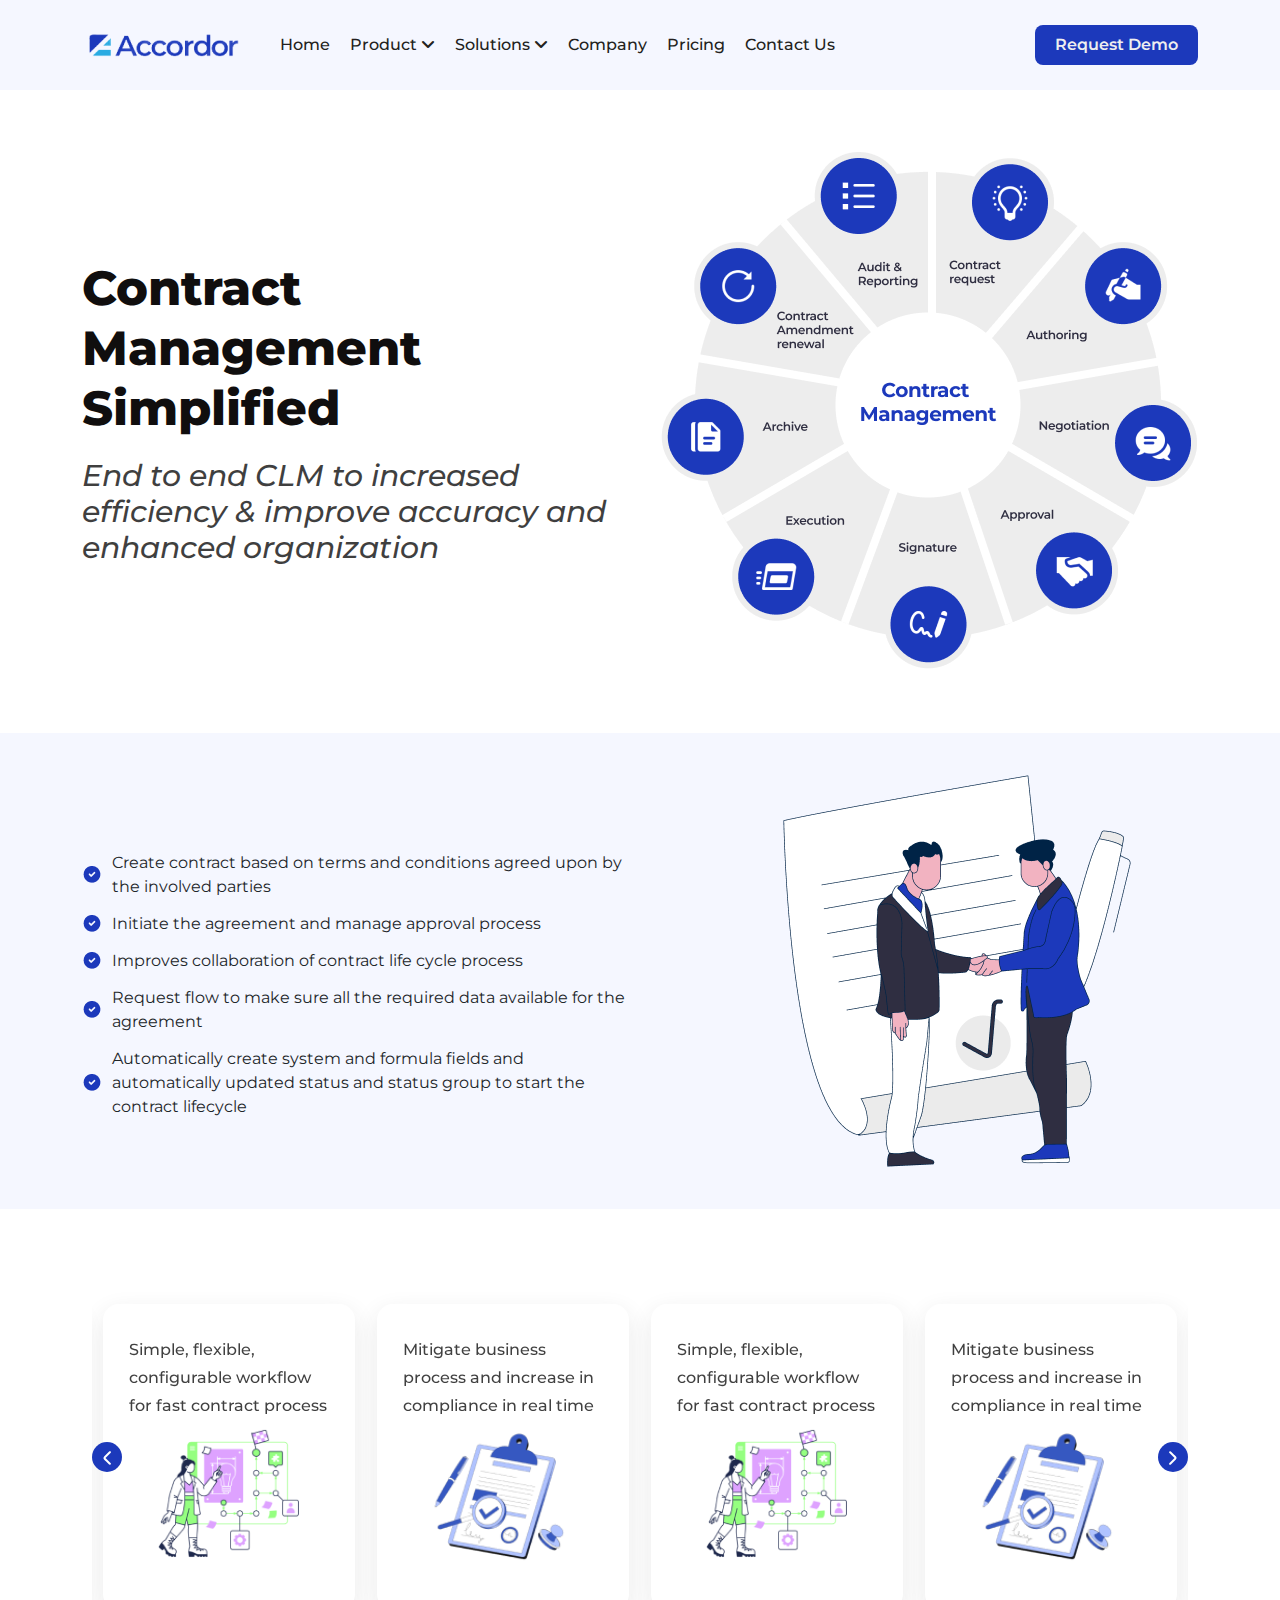
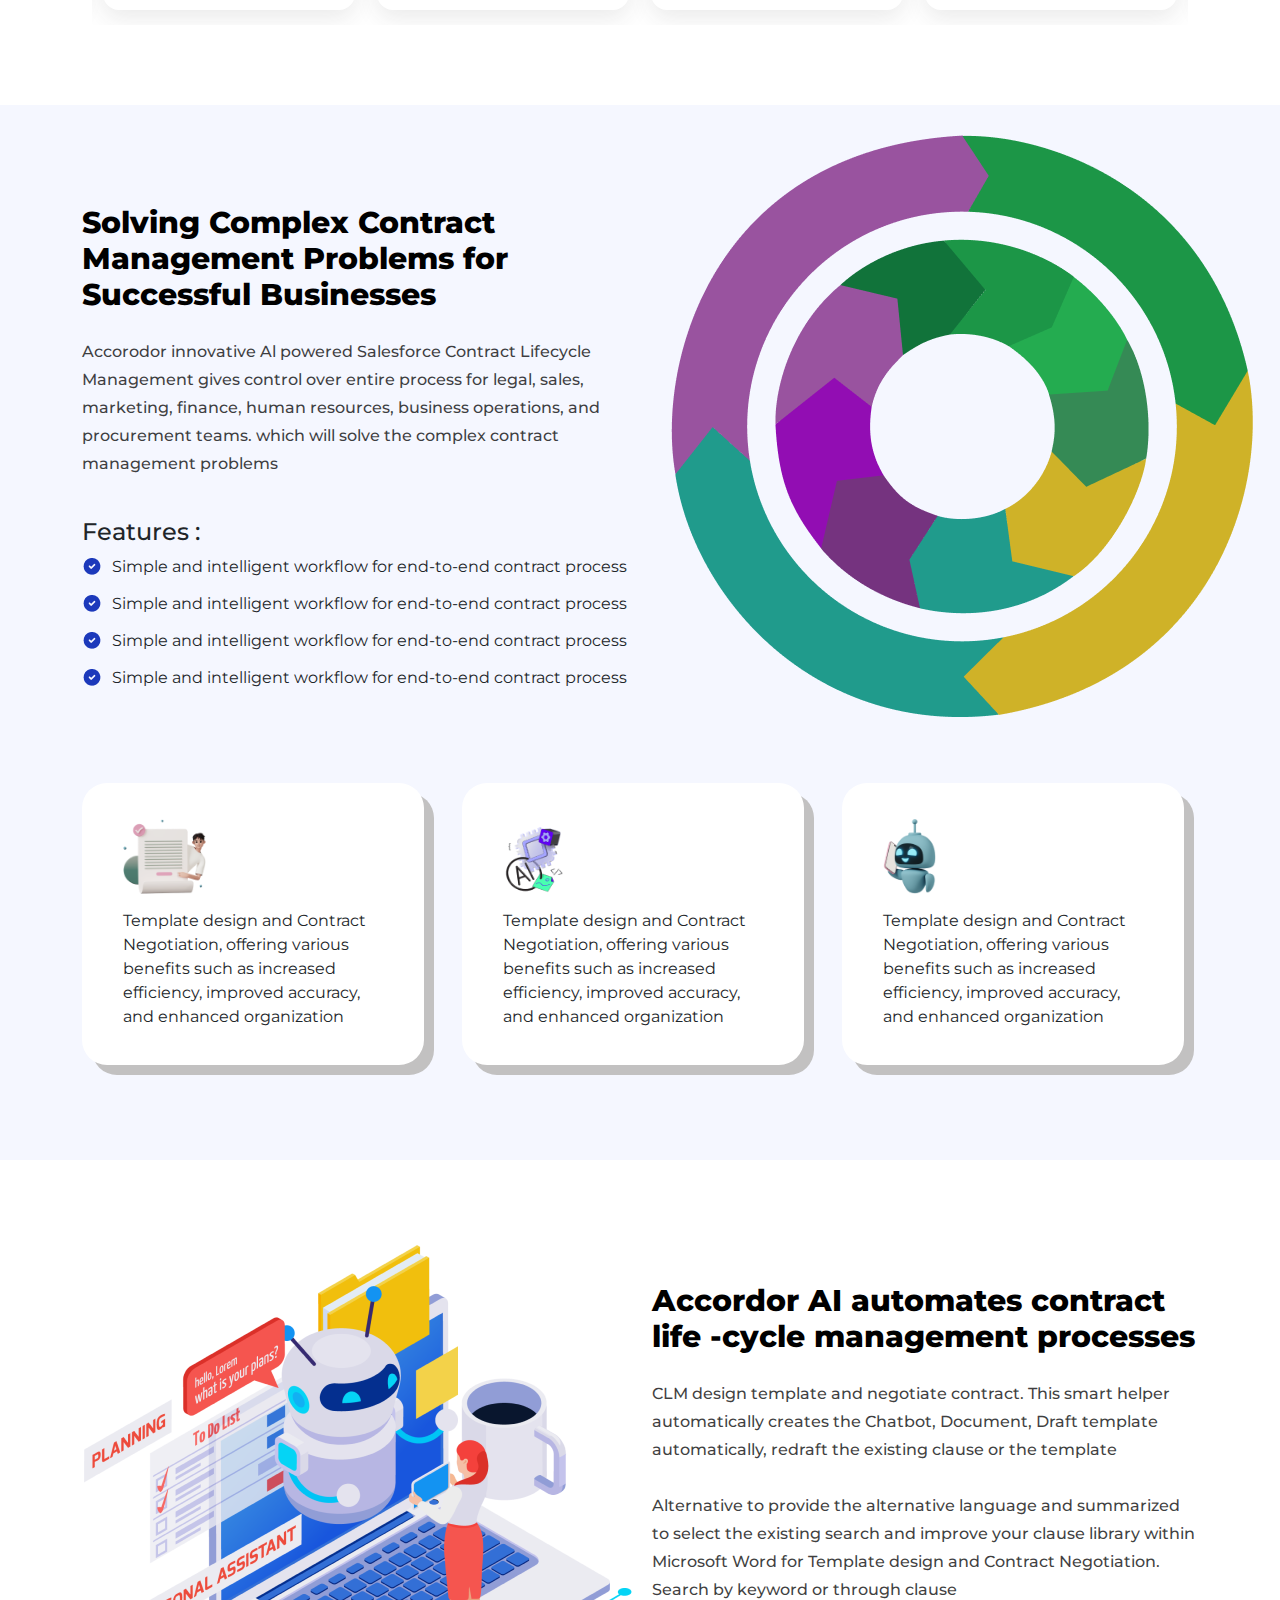
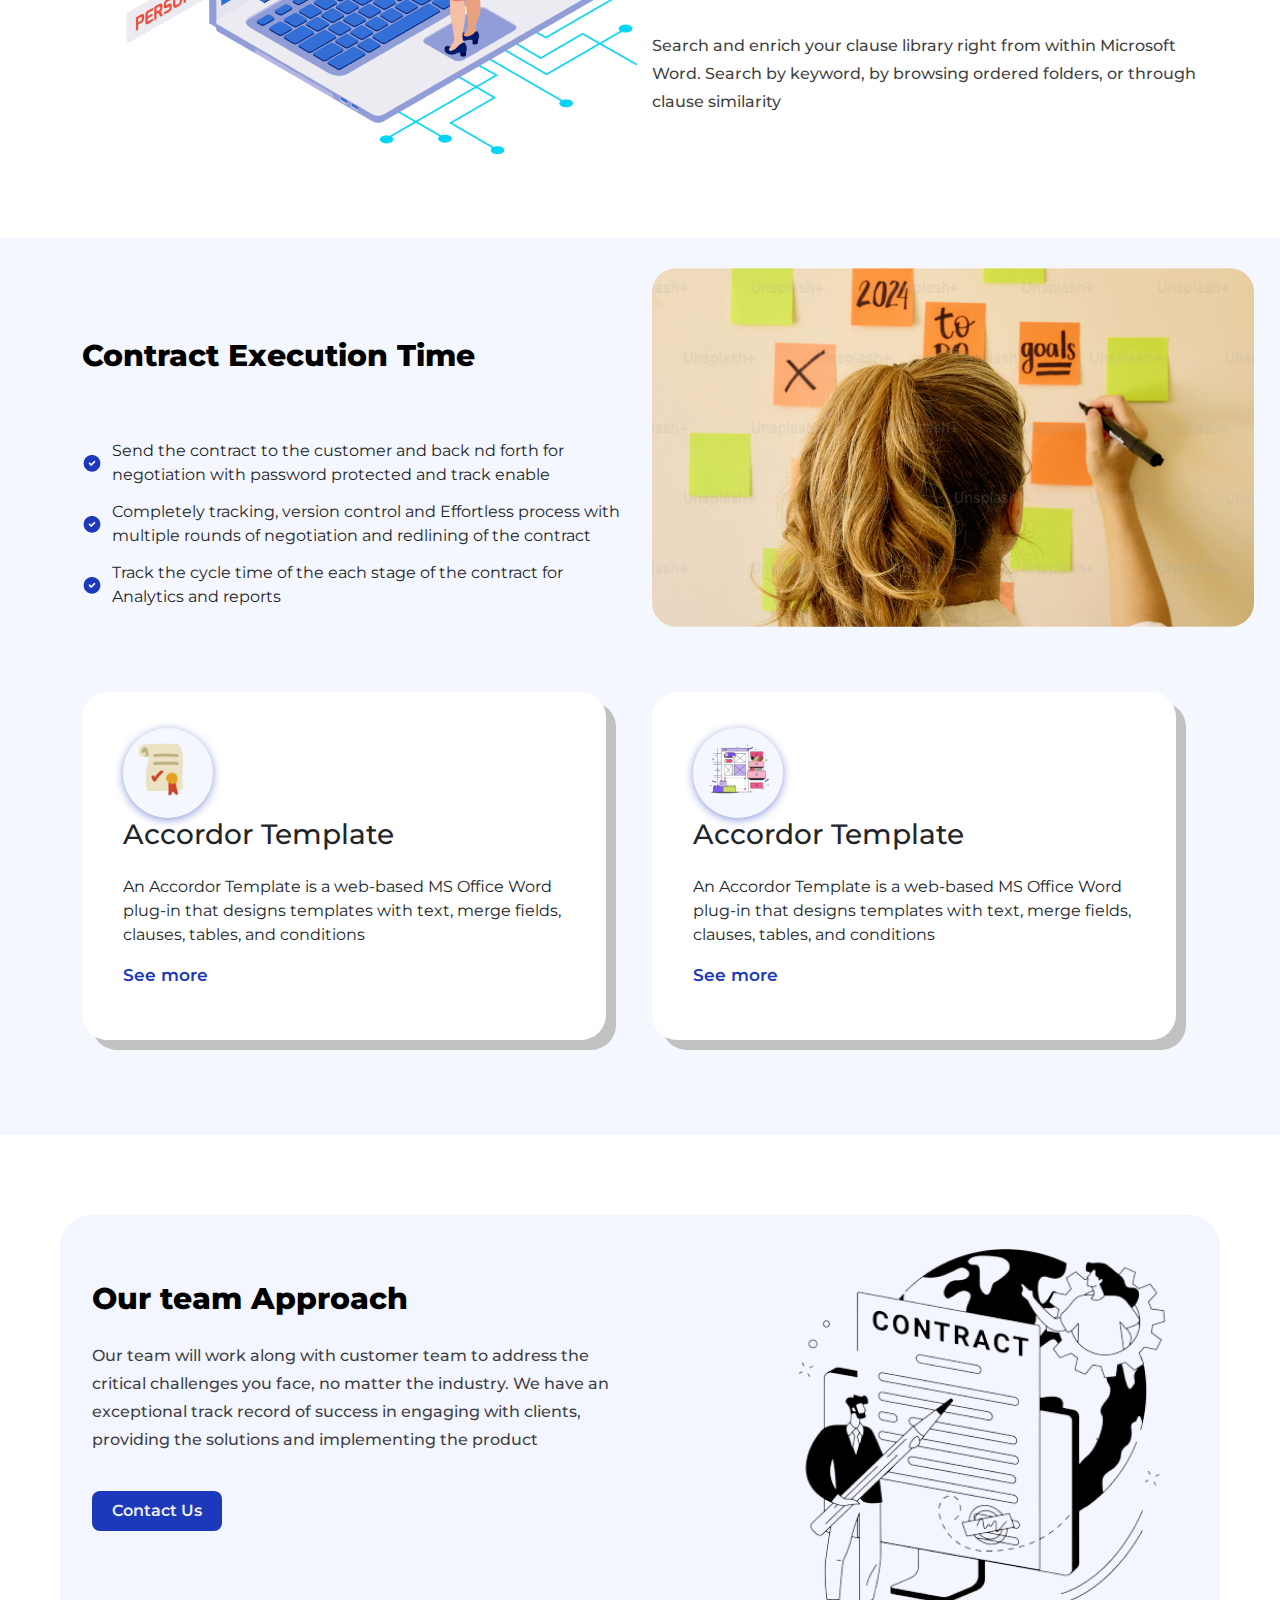
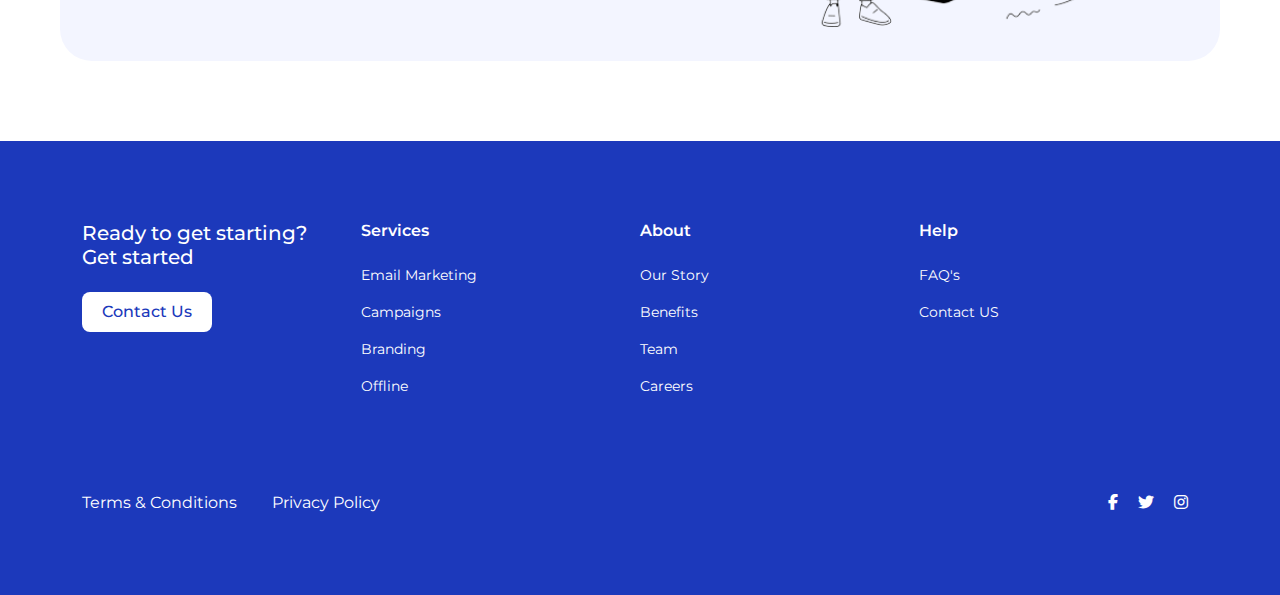
==== contract.html @ d839422b "first commit" ====
<!DOCTYPE html>
<html lang="en">

<head>
    <title>Site</title>
    <meta charset="utf-8" />
    <meta name="viewport" content="width=device-width, initial-scale=1" />
    <link href="css/style.css" rel="stylesheet" />
    <link href="css/responsive.css" rel="stylesheet" />
    <link href="https://cdn.jsdelivr.net/npm/bootstrap@5.3.2/dist/css/bootstrap.min.css" rel="stylesheet" />
    <link rel="stylesheet" href="https://cdnjs.cloudflare.com/ajax/libs/font-awesome/6.5.1/css/all.min.css" />
    <script src="https://cdn.jsdelivr.net/npm/bootstrap@5.3.2/dist/js/bootstrap.bundle.min.js"></script>
    <link rel="stylesheet" href="https://cdnjs.cloudflare.com/ajax/libs/OwlCarousel2/2.3.4/assets/owl.carousel.min.css" />
    <link rel="stylesheet" href="https://cdnjs.cloudflare.com/ajax/libs/OwlCarousel2/2.3.4/assets/owl.theme.default.min.css" />

    <script src="https://cdnjs.cloudflare.com/ajax/libs/jquery/3.3.1/jquery.min.js"></script>

    <script src="https://cdnjs.cloudflare.com/ajax/libs/OwlCarousel2/2.3.4/owl.carousel.min.js"></script>
</head>

<body>
    <!--------------------------------Header Section--------------------------->
    <div class="header_section">
        <div class="inner_header_section">
            <div class="container">
                <div class="row">
                    <div class="col-xl-2 col-lg-2 col-md-2 col-4">
                        <div class="site_logo">
                            <div class="inner_site_logo">
                                <a href="http://" target="_blank" rel="noopener noreferrer">
                                    <img src="./img/logo.png" alt="" srcset="" />
                                </a>
                            </div>
                        </div>
                    </div>
                    <div class="col-xl-7 col-lg-7 col-md-7 col-2">
                        <div class="site_menus desk-top-menu">
                            <ul>
                                <li>
                                    <a href="">Home</a>
                                </li>
                                <li>
                                    <a href="">Product
                      <span><i class="fa-solid fa-angle-down"></i></span
                    ></a>
                                </li>
                                <li>
                                    <a href="">Solutions
                      <span><i class="fa-solid fa-angle-down"></i></span
                    ></a>
                                </li>
                                <li>
                                    <a href="">Company</a>
                                </li>
                                <li>
                                    <a href="">Pricing</a>
                                </li>
                                <li>
                                    <a href="">Contact Us</a>
                                </li>
                            </ul>
                        </div>
                    </div>
                    <div class="col-xl-3 col-lg-3 col-md-3 col-6">
                        <div class="site_btns">
                            <button class="rq_btn">Request Demo</button>

                            <div class="mobile_humberger">
                                <a href="javascript:void(0)" class="mob_menu">
                                    <span>
                                      <i class="fa-solid fa-bars"></i>
                                    </span>
                                </a>
                            </div>
                        </div>
                    </div>
                </div>
            </div>
        </div>
    </div>
    <!--------------------------Mobile menus--------------->
    <div class="mobile-menus">
        <a href="javascript:void(0)" class="close_menus">
            <i class="fa-solid fa-xmark"></i>
        </a>
        <div class="inner-mobile-menus">
            <ul>
                <li>
                    <a href="">Home</a>
                </li>
                <li>
                    <a href="">Product
<span><i class="fa-solid fa-angle-down"></i></span
></a>
                </li>
                <li>
                    <a href="">Solutions
<span><i class="fa-solid fa-angle-down"></i></span
></a>
                </li>
                <li>
                    <a href="">Company</a>
                </li>
                <li>
                    <a href="">Pricing</a>
                </li>
                <li>
                    <a href="">Contact Us</a>
                </li>
            </ul>
        </div>
    </div>
    <!-------------------------------------Banner section-------------->
    <div class="banner-sections">
        <div class="inner-banner-sections">
            <div class="container">
                <div class="row">
                    <div class="col-xl-6 col-lg-6 col-md-6">
                        <div class="banner_content">
                            <div class="inner_banner_content">
                                <h2>Contract Management Simplified</h2>
                                <h4>End to end CLM to increased efficiency
                                    & improve accuracy and enhanced organization</h4>
                            </div>
                        </div>
                    </div>
                    <div class="col-xl-6 col-lg-6 col-md-6">
                        <div class="banner_img">
                            <div class="inner_banner_img">
                                <img src="./img/Contract-Image.png" alt="" srcset="" />
                            </div>
                        </div>
                    </div>
                </div>
            </div>
        </div>
    </div>
    <!----------------------About sections--------------------->
    <div class="about-sections">
        <div class="inner_about_sections">
            <div class="container">
                <div class="row">
                    <div class="col-xl-6 col-lg-6">
                        <div class="about_main_sections">
                            <div class="inmner_abt_cont">
                                <!-- <h3>Why Legal teams need Accordor Contract Management</h3>
                                <p>
                                    Contracts are the most important documents for the business. They define the critical and process of the operation and 85% of revenue worldwide.<br /><br /> So, Our CLM process is designed and defined to help the business
                                    for maximum value of revenue, complains and regulation and maintain the relationship with the customer
                                </p> -->
                                <div class="icon_with_text">
                                  
                                    <div class="inner_icon">
                                        <img src="./img/tabler-icon-circle-check-filled.png" alt="" srcset="" />
                                        <p>
                                            Create contract based on terms and conditions agreed upon by the involved parties
                                        </p>
                                    </div>
                                    <div class="inner_icon">
                                        <img src="./img/tabler-icon-circle-check-filled.png" alt="" srcset="" />
                                        <p>
                                            Initiate the agreement and manage approval process
                                        </p>
                                    </div>
                                    <div class="inner_icon">
                                        <img src="./img/tabler-icon-circle-check-filled.png" alt="" srcset="" />
                                        <p>
                                            Improves collaboration of contract life cycle process
                                        </p>
                                    </div>
                                    <div class="inner_icon">
                                        <img src="./img/tabler-icon-circle-check-filled.png" alt="" srcset="" />
                                        <p>
                                            Request flow to make sure all the required data available for the agreement
                                        </p>
                                    </div>
                                    <div class="inner_icon">
                                        <img src="./img/tabler-icon-circle-check-filled.png" alt="" srcset="" />
                                        <p>
                                            Automatically create system and formula fields and automatically updated status and status group to start the contract lifecycle
                                        </p>
                                    </div>
                                </div>
                            </div>
                        </div>
                    </div>
                    <div class="col-xl-6 col-lg-6">
                        <div class="abt_img_boxs">
                            <div class="abt_img_boxs_inner">
                                <img src="./img/Agreement-1.png" alt="" srcset="" />
                            </div>
                        </div>
                    </div>
                </div>
            </div>
        </div>
    </div>
    <!--------------------Slider section areas ---------------->
    <div class="main-slider-section">
        <div class="inner-main-slider-section">
            <div class="container">
                <div class="all">
                    <div class="slider_nav_sect">
                        <button class="customs-sl-btn left_btns boldcustomNextBtn">
                <span>
                  <img src="./img/l.png" alt="" srcset="" />
                </span>
              </button>
                        <button class="customs-sl-btn right_btns boldcustomPreviousBtn">
                <span>
                  <img src="./img/r.png" alt="" srcset="" />
                </span>
              </button>
                    </div>
                    <div class="lider_areas">
                        <div class="owl-carousel owl-theme" id="product_slide">
                            <div class="col-xl-12 col-lg-12">
                                <div class="slider_card">
                                    <div class="inner_slider_cards">
                                        <div class="slider_content">
                                            <p>
                                                Simple, flexible, configurable workflow for fast contract process
                                            </p>
                                        </div>
                                        <div class="slider_image">
                                            <img src="./img/s1.png" alt="" srcset="" />
                                        </div>
                                    </div>
                                </div>
                            </div>
                            <div class="col-xl-12 col-lg-12">
                                <div class="slider_card">
                                    <div class="inner_slider_cards">
                                        <div class="slider_content">
                                            <p>
                                                Mitigate business process and increase in compliance in real time
                                            </p>
                                        </div>
                                        <div class="slider_image">
                                            <img src="./img/s2.png" alt="" srcset="" />
                                        </div>
                                    </div>
                                </div>
                            </div>
                            <div class="col-xl-12 col-lg-12">
                                <div class="slider_card">
                                    <div class="inner_slider_cards">
                                        <div class="slider_content">
                                            <p>
                                                Simple, flexible, configurable workflow for fast contract process
                                            </p>
                                        </div>
                                        <div class="slider_image">
                                            <img src="./img/s1.png" alt="" srcset="" />
                                        </div>
                                    </div>
                                </div>
                            </div>
                            <div class="col-xl-12 col-lg-12">
                                <div class="slider_card">
                                    <div class="inner_slider_cards">
                                        <div class="slider_content">
                                            <p>
                                                Mitigate business process and increase in compliance in real time
                                            </p>
                                        </div>
                                        <div class="slider_image">
                                            <img src="./img/s2.png" alt="" srcset="" />
                                        </div>
                                    </div>
                                </div>
                            </div>
                        </div>
                    </div>
                </div>
            </div>
        </div>
    </div>
    <!-----------------------Brings Yours- tools----------------------->
    <div class="brings_your_tools_section">
        <div class="inner_brings_your_tools_section">
            <div class="container">
                <div class="row">
                    <div class="col-xl-6 col-lg-6 col-12"></div>
                    <div class="col-xl-6 col-lg-6 col-12"></div>
                </div>
            </div>
        </div>
    </div>

    <!----------------------Solving Complex Section--------------------->
    <div class="about-sections">
        <div class="inner_about_sections">
            <div class="container">
                <div class="row">
                    <div class="col-xl-6 col-lg-6">
                        <div class="about_main_sections complex_class">
                            <div class="inmner_abt_cont">
                                <h3>
                                    Solving Complex Contract Management Problems for Successful Businesses
                                </h3>
                                <p>
                                    Accorodor innovative Al powered Salesforce Contract Lifecycle Management gives control over entire process for legal, sales, marketing, finance, human resources, business operations, and procurement teams. which will solve the complex contract management
                                    problems
                                </p>
                            </div>
                            <div class="icon_with_text">
                                <h4 class="">Features :</h4>
                                <div class="inner_icon">
                                    <img src="./img/tabler-icon-circle-check-filled.png" alt="" srcset="" />
                                    <p>
                                        Simple and intelligent workflow for end-to-end contract process
                                    </p>
                                </div>
                                <div class="inner_icon">
                                    <img src="./img/tabler-icon-circle-check-filled.png" alt="" srcset="" />
                                    <p>
                                        Simple and intelligent workflow for end-to-end contract process
                                    </p>
                                </div>
                                <div class="inner_icon">
                                    <img src="./img/tabler-icon-circle-check-filled.png" alt="" srcset="" />
                                    <p>
                                        Simple and intelligent workflow for end-to-end contract process
                                    </p>
                                </div>
                                <div class="inner_icon">
                                    <img src="./img/tabler-icon-circle-check-filled.png" alt="" srcset="" />
                                    <p>
                                        Simple and intelligent workflow for end-to-end contract process
                                    </p>
                                </div>
                            </div>
                        </div>
                    </div>
                    <div class="col-xl-6 col-lg-6">
                        <div class="abt_img_boxs">
                            <div class="abt_img_boxs_inner">
                                <img src="./img/Circle.png" alt="" srcset="" />
                            </div>
                        </div>
                    </div>
                </div>
            </div>

            <div class="three_card">
                <div class="container">
                    <div class="row">
                        <div class="col-lg-4 col-sm-12">
                            <div class="card cards-box">
                                <div class="card-body">
                                    <img class="icon-img" src="./img/young man pointing on contract.png" alt="" srcset="" />
                                    <p class="card-text">
                                        Template design and Contract Negotiation, offering various benefits such as increased efficiency, improved accuracy, and enhanced organization
                                    </p>
                                </div>
                            </div>
                        </div>
                        <div class="col-lg-4 col-sm-12">
                            <div class="card cards-box">
                                <div class="card-body">
                                    <img class="icon-img" src="./img/Artificial intelligence chipset and computer hardware.png" alt="" srcset="" />

                                    <p class="card-text">
                                        Template design and Contract Negotiation, offering various benefits such as increased efficiency, improved accuracy, and enhanced organization
                                    </p>
                                </div>
                            </div>
                        </div>
                        <div class="col-lg-4 col-sm-12">
                            <div class="card cards-box">
                                <div class="card-body">
                                    <img class="icon-img" src="./img/chatgpt robot calling on phone.png" alt="" srcset="" />
                                    <p class="card-text">
                                        Template design and Contract Negotiation, offering various benefits such as increased efficiency, improved accuracy, and enhanced organization
                                    </p>
                                </div>
                            </div>
                        </div>
                    </div>
                </div>
            </div>
        </div>
    </div>

    <!----------------------Ai Automates sections--------------------->
    <div class="ai-sections">
        <div class="inner_ai_sections">
            <div class="container">
                <div class="row">
                    <div class="col-xl-6 col-lg-6">
                        <div class="abt_img_boxs">
                            <div class="abt_img_boxs_inner ai_image">
                                <img src="./img/2002.i039 1.png" alt="" srcset="" />
                            </div>
                        </div>
                    </div>
                    <div class="col-xl-6 col-lg-6">
                        <div class="about_main_sections">
                            <div class="inmner_abt_cont">
                                <h3>
                                    Accordor AI automates contract life -cycle management processes
                                </h3>
                                <p>
                                    CLM design template and negotiate contract. This smart helper automatically creates the Chatbot, Document, Draft template automatically, redraft the existing clause or the template
                                    <br /><br /> Alternative to provide the alternative language and summarized to select the existing search and improve your clause library within Microsoft Word for Template design and Contract Negotiation. Search by
                                    keyword or through clause
                                    <br /><br /> Search and enrich your clause library right from within Microsoft Word. Search by keyword, by browsing ordered folders, or through clause similarity
                                </p>
                            </div>
                        </div>
                    </div>
                </div>
            </div>
        </div>
    </div>

    <!----------------------Contract  Section--------------------->
    <div class="about-sections">
        <div class="inner_about_sections">
            <div class="container">
                <div class="row">
                    <div class="col-xl-6 col-lg-6">
                        <div class="about_main_sections complex_class">
                            <div class="inmner_abt_cont">
                                <h3>Contract Execution Time</h3>
                                <div class="icon_with_text">
                                    <div class="inner_icon">
                                        <div class="round_box_image">
                                            <img src="./img/tabler-icon-circle-check-filled.png" alt="" srcset="" />
                                        </div>
                                        <p>
                                            Send the contract to the customer and back nd forth for negotiation with password protected and track enable
                                        </p>
                                    </div>
                                    <div class="inner_icon">
                                        <img src="./img/tabler-icon-circle-check-filled.png" alt="" srcset="" />
                                        <p>
                                            Completely tracking, version control and Effortless process with multiple rounds of negotiation and redlining of the contract
                                        </p>
                                    </div>
                                    <div class="inner_icon">
                                        <img src="./img/tabler-icon-circle-check-filled.png" alt="" srcset="" />
                                        <p>
                                            Track the cycle time of the each stage of the contract for Analytics and reports
                                        </p>
                                    </div>
                                </div>
                            </div>
                        </div>
                    </div>
                    <div class="col-xl-6 col-lg-6">
                        <div class="abt_img_boxs">
                            <div class="abt_img_boxs_inner">
                                <img src="./img/Rectangle_16.png" alt="" srcset="" />
                            </div>
                        </div>
                    </div>
                </div>
            </div>

            <div class="three_card">
                <div class="container">
                    <div class="row">
                        <div class="col-lg-6 col-sm-12">
                            <div class="card cards-box">
                                <div class="card-body">
                                    <div class="round_back">
                                        <img class="icon-img" src="./img/diploma.png" alt="" srcset="" />
                                    </div>

                                    <h3 class="">Accordor Template</h3>
                                    <p class="card-text">
                                        An Accordor Template is a web-based MS Office Word plug-in that designs templates with text, merge fields, clauses, tables, and conditions
                                    </p>
                                    <p><a class="more-btn">See more</a></p>
                                </div>
                            </div>
                        </div>
                        <div class="col-lg-6 col-sm-12">
                            <div class="card cards-box">
                                <div class="card-body">
                                    <div class="round_back">
                                        <img class="icon-img" src="./img/Design system.png" alt="" srcset="" />
                                    </div>

                                    <h3 class="">Accordor Template</h3>
                                    <p class="card-text">
                                        An Accordor Template is a web-based MS Office Word plug-in that designs templates with text, merge fields, clauses, tables, and conditions
                                    </p>
                                    <p><a class="more-btn">See more</a></p>
                                </div>
                            </div>
                        </div>
                    </div>
                </div>
            </div>
        </div>
    </div>

    <!----------------------Our Team--------------------->
    <div class="team-sections">
        <div class="our_team_sections">
            <div class="container">
                <div class="row">
                    <div class="col-xl-6 col-lg-6">
                        <div class="about_main_sections team_class">
                            <div class="inmner_abt_cont">
                                <h3>Our team Approach</h3>
                                <p>
                                    Our team will work along with customer team to address the critical challenges you face, no matter the industry. We have an exceptional track record of success in engaging with clients, providing the solutions and implementing the product
                                </p>
                            </div>
                            <div class="site_btns team-btn">
                                <button class="rq_btn">Contact Us</button>
                            </div>
                        </div>
                    </div>
                    <div class="col-xl-6 col-lg-6">
                        <div class="abt_img_boxs">
                            <div class="abt_img_boxs_inner team-img">
                                <img src="./img/team.png" alt="" srcset="" />
                            </div>
                        </div>
                    </div>
                </div>
            </div>
        </div>
    </div>

    <!--------------------------------Footer Section--------------------------->
    <div class="Footer_section">
        <div class="inner_Footer_section">
            <div class="container">
                <div class="row">
                    <div class="row four-section">
                        <div class="col-xl-3 col-lg-3 col-md-3 col-12">
                            <div class="first-section">
                                <div class="footer_heading">
                                    <h5 class="start-class">
                                        Ready to get starting? Get started
                                    </h5>
                                </div>
                                <div class="foot_btns footer-btn">
                                    <button class="rq_btn">Contact Us</button>
                                </div>
                            </div>
                        </div>
                        <div class="col-xl-3 col-lg-3 col-md-3 col-6">
                            <div class="first-section">
                                <div class="footer_heading">
                                    <h6 class="products_class">Services</h6>
                                </div>
                                <div class="footer_menus">
                                    <ul>
                                        <li><a href="" class="sub_text">Email Marketing </a></li>
                                        <li><a href="" class="sub_text">Campaigns </a></li>
                                        <li><a href="" class="sub_text">Branding</a></li>
                                        <li><a href="" class="sub_text">Offline</a></li>
                                    </ul>
                                </div>
                            </div>
                        </div>
                        <div class="col-xl-3 col-lg-3 col-md-3 col-6">
                            <div class="first-section">
                                <div class="footer_heading">
                                    <h6 class="products_class">About</h6>
                                </div>
                                <div class="footer_menus">
                                    <ul>
                                        <li><a href="" class="sub_text">Our Story</a></li>
                                        <li><a href="" class="sub_text">Benefits</a></li>
                                        <li><a href="" class="sub_text">Team</a></li>
                                        <li><a href="" class="sub_text">Careers</a></li>
                                    </ul>
                                </div>
                            </div>
                        </div>
                        <div class="col-xl-3 col-lg-3 col-md-3 col-6">
                            <div class="first-section">
                                <div class="footer_heading">
                                    <h6 class="products_class">Help</h6>
                                </div>
                                <div class="footer_menus">
                                    <ul>
                                        <li><a href="" class="sub_text">FAQ's</a></li>
                                        <li><a href="" class="sub_text">Contact US </a></li>
                                    </ul>
                                </div>
                            </div>
                        </div>
                    </div>

                    <div class="under_footer_section">
                        <div class="row under-class">
                            <div class="col-xl-6 col-lg-6 col-md-6 col-12">
                                <div class="under-left">
                                    <p><a class="terms-class conditon">Terms & Conditions
                              </a></p>
                                    <p><a class="terms-class"> Privacy Policy
                            </a></p>

                                </div>
                            </div>
                            <div class="col-xl-6 col-lg-6 col-md-6 col-12">
                                <div class="under-right">
                                    <p class="social_icon"><a class="icon-class"><i class="fa-brands fa-facebook-f"></i>
                            </a></p>
                                    <p class="social_icon"><a class="icon-class"><i class="fa-brands fa-twitter"></i>
                          </a></p>
                                    <p class="social_icon"><a class="icon-class"><i class="fa-brands fa-instagram"></i>
                          </a></p>

                                </div>
                            </div>
                        </div>
                    </div>
                </div>
            </div>
        </div>
    </div>

    <!-- script -->
    <script>
        jQuery(document).ready(function($) {
            var owls = $("#product_slide");
            $(".boldcustomNextBtn").click(function() {
                owls.trigger("next.owl.carousel");
            });

            // Custom previous button click event
            $(".boldcustomPreviousBtn").click(function() {
                owls.trigger("prev.owl.carousel");
            });

            owls.owlCarousel({
                autoplay: true,
                autoplayTimeout: 5000,
                autoplayHoverPause: true,
                items: 4,
                loop: true,
                center: false,
                rewind: false,
                mouseDrag: true,
                touchDrag: true,
                pullDrag: true,
                freeDrag: false,
                margin: 0,
                stagePadding: 0,
                merge: false,
                mergeFit: true,
                autoWidth: false,
                startPosition: 0,
                rtl: false,
                smartSpeed: 250,
                fluidSpeed: false,
                dragEndSpeed: false,
                nav: false,
                responsive: {
                    0: {
                        items: 1,
                        dots: false,
                        // nav: true
                    },
                    480: {
                        items: 1,
                        nav: false,
                        dots: false,
                    },
                    768: {
                        items: 3,
                        // nav: true,
                        loop: false,
                        dots: false,
                    },
                    992: {
                        items: 4,
                        // nav: true,
                        loop: true,
                        dots: false,
                    },
                },
                responsiveRefreshRate: 200,
                responsiveBaseElement: window,
                fallbackEasing: "swing",
                info: false,
                nestedItemSelector: false,
                itemElement: "div",
                stageElement: "div",
                refreshClass: "owl-refresh",
                loadedClass: "owl-loaded",
                loadingClass: "owl-loading",
                rtlClass: "owl-rtl",
                responsiveClass: "owl-responsive",
                dragClass: "owl-drag",
                itemClass: "owl-item",
                stageClass: "owl-stage",
                stageOuterClass: "owl-stage-outer",
                grabClass: "owl-grab",
                autoHeight: false,
                lazyLoad: false,
            });

            // $('.boldcustomNextBtn').click(function() {
            //     owls.trigger('next.owl.carousel');
            // });
            // $('.boldcustomPreviousBtn').click(function() {
            //     owls.trigger('prev.owl.carousel');
            // });
        });





        $(".mob_menu").click(function() {
            $(".mobile-menus").show();
        });
        $(".close_menus").click(function() {
            $(".mobile-menus").hide();
        });
    </script>
</body>

</html>
---- css/style.css ----
@import url("https://fonts.googleapis.com/css2?family=Montserrat:ital,wght@0,100..900;1,100..900&display=swap");
@import url("https://fonts.googleapis.com/css2?family=Inter:wght@100..900&family=Montserrat:ital,wght@0,100..900;1,100..900&display=swap");
* {
    margin: 0px;
    padding: 0px;
}

body {
    font-family: "Montserrat", sans-serif !important;
}

.site_menus>ul {
    padding-left: 0px;
    margin-bottom: 0px;
    list-style: none;
}

.site_menus>ul>li {
    display: inline-block;
}

.site_menus>ul>li>a {
    text-decoration: none;
    color: #231f20;
    font-size: 16px;
    font-family: Montserrat;
    font-weight: 500;
    word-wrap: break-word;
    line-height: 90px;
}

.site_menus>ul>li>a:hover {
    color: #1c39bb;
}

.header_section {
    background: #f5f7ff;
    height: 90px;
}

button.rq_btn {
    line-height: 1;
    border: none;
    outline: none;
    padding: 12px 20px;
    color: #eeeeef;
    font-size: 16px;
    font-family: Montserrat;
    font-weight: 600;
    word-wrap: break-word;
    background: #1c39bb;
    border-radius: 8px;
}

.site_btns {
    text-align: right;
    height: 100%;
    display: flex;
    align-items: center;
    justify-content: end;
}

.inner_site_logo {
    line-height: 90px;
}

.site_menus>ul>li {
    margin: 0px 8px;
}


/*banner*/

.inner_banner_content>h2 {
    color: #100e0e;
    font-size: 48px;
    font-family: Montserrat;
    font-weight: 800;
    line-height: 60px;
    word-wrap: break-word;
    margin-bottom: 20px;
}

.inner_banner_content>h4 {
    color: rgba(0, 0, 0, 0.75);
    font-size: 30px;
    font-family: Montserrat;
    font-style: italic;
    font-weight: 500;
    word-wrap: break-word;
    margin-bottom: 0px;
}

.inner_banner_content>h2 {
    color: #100e0e;
    font-size: 48px;
    font-family: Montserrat;
    font-weight: 800;
    line-height: 60px;
    word-wrap: break-word;
    margin-bottom: 20px;
}

.inner_banner_content>h4 {
    color: rgba(0, 0, 0, 0.75);
    font-size: 30px;
    font-family: Montserrat;
    font-style: italic;
    font-weight: 500;
    word-wrap: break-word;
    margin-bottom: 0px;
}

.banner-sections {
    background: #fff;
    padding: 60px 0px;
}

.banner_content {
    height: 100%;
    display: flex;
    align-items: center;
}

.banner_img {
    display: flex;
    align-items: center;
    justify-content: end;
}

.inmner_abt_cont>h3 {
    color: black;
    font-size: 30px;
    font-family: Montserrat;
    font-weight: 800;
    word-wrap: break-word;
    margin-bottom: 25px;
}

.inmner_abt_cont>p {
    color: rgba(0, 0, 0, 0.75);
    font-size: 16px;
    font-family: Montserrat;
    font-weight: 500;
    line-height: 28px;
    word-wrap: break-word;
    margin-bottom: 0;
}

.about-sections {
    background: #f5f7ff;
    padding: 30px 0px;
}

.abt_img_boxs_inner {
    text-align: right;
}

.about_main_sections {
    height: 100%;
    display: flex;
    align-items: center;
}


/*slider*/

.slider_card {
    background: white;
    box-shadow: 0px 8px 23px rgba(49.94, 49.94, 49.94, 0.1);
    border-radius: 16px;
    padding: 30px 24px;
    cursor: pointer;
    border: 2px #fff solid;
}

.slider_card:hover {
    transition: 0.5s;
    background: white;
    box-shadow: 0px 11px 30px -1px rgba(28, 57, 187, 0.39);
    border-radius: 16px;
    border: 2px rgba(28, 57, 187, 0.3) solid;
}

.slider_content>p {
    color: rgba(0, 0, 0, 0.75);
    font-size: 16px;
    font-family: Montserrat;
    font-weight: 500;
    line-height: 28px;
    word-wrap: break-word;
    margin-bottom: 8px;
}

.main-slider-section {
    padding: 80px;
}

.slider_image {
    text-align: center;
}

button.customs-sl-btn {
    background: #1c39bb;
    width: 30px;
    height: 30px;
    border: none;
    outline: none;
    display: flex;
    align-items: center;
    justify-content: center;
    border-radius: 100px;
    z-index: 999;
}

.all {
    position: relative;
}

.left_btns {
    position: absolute;
    left: 0px;
    top: 50%;
    transform: translateY(-50%);
}

.slider_card {
    width: 92%;
    margin: 0px auto;
}

.right_btns {
    position: absolute;
    right: 0px;
    top: 50%;
    transform: translateY(-50%);
}

.slider_image>img {
    width: 166px !important;
    margin: auto;
}

.slider_image {
    height: 150px;
}

.slider_card {
    margin-top: 15px !important;
    margin-bottom: 15px;
}

.about_main_sections {
    height: 100%;
    display: flex;
    align-items: center;
    /* flex-direction: column; */
}

.inner_icon {}

.inner_icon {
    display: flex;
    align-items: center;
    margin-bottom: 13px;
}

.inner_icon>p {
    margin-bottom: 0;
    margin-left: 10px;
}

.icon_with_text {
    padding-top: 40px;
}

.about_main_sections.complex_class {
    height: 100%;
    display: flex;
    align-items: self-start;
    flex-direction: column;
    margin-top: 70px;
}

.three_card {
    margin: 65px 0px;
}

.card.cards-box {
    border-radius: 25px;
    border: 1px rgba(0, 0, 0, 0.2);
    box-shadow: 10px 10px rgba(194, 193, 193, 1);
    padding: 20px 25px;
    width: 96%;
}

img.icon-img {
    height: 75px;
}

p.card-text {
    padding-top: 15px;
}

.abt_img_boxs_inner.ai_image {
    text-align: left;
}

.ai-sections {
    padding: 80px 0px;
}

.round_back {
    background-color: rgba(245, 247, 255, 1);
    height: 90px;
    width: 90px;
    border-radius: 56%;
    box-shadow: 0px 2px 8px 0px rgba(28, 57, 187, 0.5);
}

.round_back>img {
    text-align: center;
    height: 75%;
    /* line-height: 40px; */
    /* padding: 14px 14px; */
    padding-top: 15px;
    padding-left: 15px;
}

a.more-btn {
    text-decoration: none;
    color: rgba(28, 57, 187, 1);
    font-size: 17px;
    font-weight: 600;
}

.team-sections {
    padding: 80px 0px;
}

.our_team_sections {
    background-color: rgba(243, 245, 255, 1);
    border-radius: 32px;
    margin: 0px 60px;
    padding: 10px 20px;
}

.about_main_sections.team_class {
    height: 100%;
    display: flex;
    align-items: self-start;
    flex-direction: column;
    margin-top: 56px;
}

.site_btns.team-btn {
    margin-top: -140px;
}

.four-section {
    display: flex;
}

.inner_Footer_section {
    background-color: rgba(28, 57, 187, 1);
    padding: 80px 3px;
    color: #fff;
}

.foot_btns.footer-btn>button {
    background-color: #fff;
    color: rgba(28, 57, 187, 1);
    font-size: 16px;
    font-weight: 500;
}

.footer_menus>ul>li>a {
    text-decoration: none;
    /* list-style-type: none; */
    color: #fff;
    font-size: 14px;
}

.footer_menus>ul>li {
    list-style-type: none;
    color: #fff;
    margin-bottom: 13px;
}

.footer_menus>ul {
    padding-left: 0px;
    margin-bottom: 0px;
}

h6.products_class {
    font-size: 16px;
    font-weight: 600;
}

.footer_heading {
    font-size: 22px;
    font-weight: 500;
    padding-bottom: 15px;
}

.under-class {
    display: flex;
    color: #fff;
}

.under-left {
    display: flex;
    /* margin-left: 10px; */
}

a.terms-class {
    list-style-type: none;
}

.under-left>p>a {
    list-style-type: none;
    text-decoration: none;
    color: #fff;
    margin-left: 35px;
}

a.terms-class.conditon {
    margin-left: 0px !important;
}

.under-right {
    display: flex;
    /* text-align: right; */
    /* color: #fff; */
}

.under-right>p>a {
    color: #fff;
    /* float: right; */
    text-align: right;
}

.under-right {
    justify-content: end;
}

.social_icon {
    margin: 0px 10px;
    margin-bottom: 0px;
}

.under-left>p {
    margin-bottom: 0;
}

.under_footer_section {
    margin-top: 80px !important;
}

.mobile_humberger {
    display: none;
}


/*mobile css*/

.mobile-menus {
    position: absolute;
    left: 0;
    right: 0;
    bottom: 0;
    top: 0;
    background: #ffffffe0;
    z-index: 99999;
    backdrop-filter: blur(6px);
    padding: 50px 20px;
    padding-top: 80px;
    display: none;
}

.inner-mobile-menus>ul {
    list-style: none;
    padding-left: 0px;
    margin-bottom: 0px;
    list-style: none;
}

.inner-mobile-menus>ul>li {
    margin-bottom: 30px;
}

.inner-mobile-menus>ul>li>a {
    text-decoration: none;
    color: #1c39bb;
    font-weight: 600;
    font-size: 25px;
}

.close_menus {
    position: absolute;
    text-decoration: none;
    font-size: 34px;
    top: 18px;
    right: 28px;
    color: #1c39bb;
}
---- css/responsive.css ----
@media only screen and (max-width: 1222px) and (min-width: 999px) {}

@media only screen and (max-width: 1658px) and (min-width: 1000px) {}

@media only screen and (max-width: 1002px) and (min-width: 665px) {}

@media only screen and (max-width: 664px) and (min-width: 300px) {}


/* js_cont_justify */

@media only screen and (max-width: 1398px) and (min-width: 993px) {}

@media only screen and (max-width: 999px) and (min-width: 300px) {}

@media only screen and (max-width: 826px) and (min-width: 300px) {}

@media only screen and (max-width: 480px) and (min-width: 300px) {}

@media only screen and (max-width: 370px) and (min-width: 320px) {}

@media only screen and (max-width: 900px) and (min-width: 300px) {
    .mobile-menus {
        display: none;
    }
    .inner_banner_img>img {
        width: 100%;
    }
    .inner_banner_content>h2 {
        font-size: 32px;
        line-height: 34px;
        margin-bottom: 15px !important;
    }
    .inner_banner_content>h4 {
        font-size: 18px;
    }
    .banner-sections {
        padding: 35px 0px;
    }
    .abt_img_boxs_inner>img {
        width: 100%;
    }
    .banner_content {
        padding-bottom: 35px;
    }
    .inmner_abt_cont>h3 {
        font-size: 22px;
    }
    .inmner_abt_cont>p {
        font-size: 14px;
    }
    .card.cards-box {
        margin-bottom: 45px;
    }
    .about_main_sections {
        margin-top: 35px;
    }
    .icon_with_text {
        padding-top: 0px;
        padding-bottom: 30px;
    }
    .our_team_sections {
        margin: 0px 20px;
        padding-top: 30px;
    }
    .about_main_sections.team_class {
        margin-top: 0;
    }
    .site_btns.team-btn {
        margin-top: 13px;
    }
    .inmner_abt_cont>h3 {
        margin-bottom: 8px;
    }
    .inner_banner_img>img {
        width: 100%;
    }
    .inner_banner_content>h2 {
        font-size: 32px;
        line-height: 34px;
        margin-bottom: 15px !important;
    }
    .inner_banner_content>h4 {
        font-size: 18px;
    }
    .banner-sections {
        padding: 35px 0px;
    }
    .main-slider-section {
        padding: 80px 28px;
    }
    .first-section {
        margin-bottom: 30px;
    }
    .under_footer_section {
        margin-top: 30px !important;
    }
    .inner_Footer_section {
        padding: 45px 0px;
    }
}

@media only screen and (max-width: 790px) and (min-width: 300px) {
    .desk-top-menu {
        display: none;
    }
    .mobile_humberger>a {
        font-size: 25px;
        color: #1c39bb;
    }
    .mobile_humberger {
        margin-left: 12px;
        display: block;
    }
    button.rq_btn {
        padding: 10px 14px;
        color: #eeeeef;
        font-size: 12px;
        font-family: Montserrat;
        font-weight: 500;
        word-wrap: break-word;
        background: #1c39bb;
        border-radius: 8px;
    }
}

@media only screen and (max-width: 1920px) and (min-width: 1080px) {}

@media only screen and (max-width: 999px) and (min-width: 826px) {}

@media only screen and (max-width: 11200px) and (min-width: 1600px) {}

@media only screen and (max-width: 999px) and (min-width: 400px) {}

@media only screen and (max-width: 999px) and (min-width: 551px) {}

@media only screen and (max-width: 1382px) and (min-width: 1000px) {}

@media only screen and (max-width: 1480px) and (min-width: 1000px) {}

@media only screen and (max-width: 1524px) and (min-width: 1422px) {}

@media only screen and (max-width: 1657) and (min-width: 1524px) {}

@media only screen and (max-width: 11200px) and (min-width: 1400px) {}

@media only screen and (max-width: 1000px) and (min-width: 700px) {}

@media only screen and (max-width: 999px) and (min-width: 300px) {}

@media only screen and (max-width: 999px) and (min-width: 768px) {}

@media only screen and (max-width: 550px) and (min-width: 300px) {
    .under-right {
        justify-content: start;
        margin-top: 30px;
    }
}

@media only screen and (max-width: 4999px) and (min-width: 999px) {}

@media only screen and (max-height: 4999px) and (min-height: 990px) {}
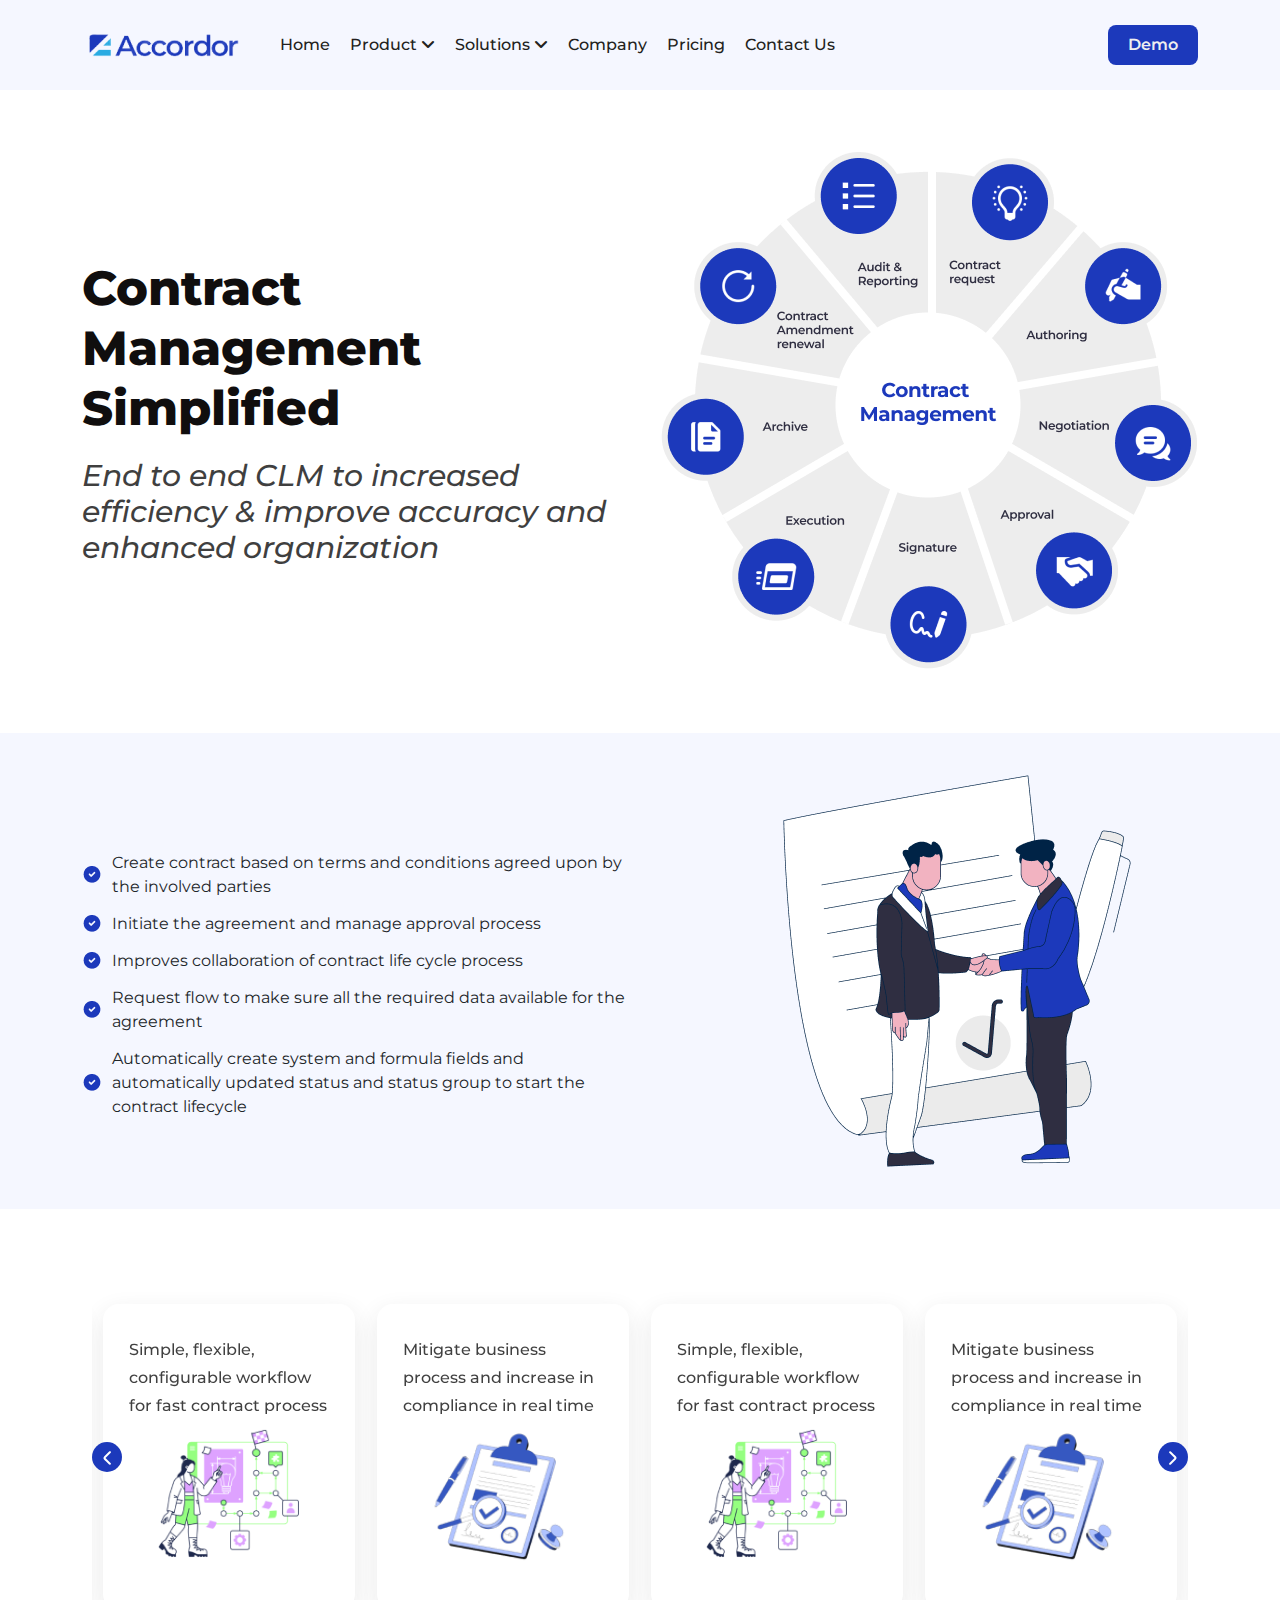
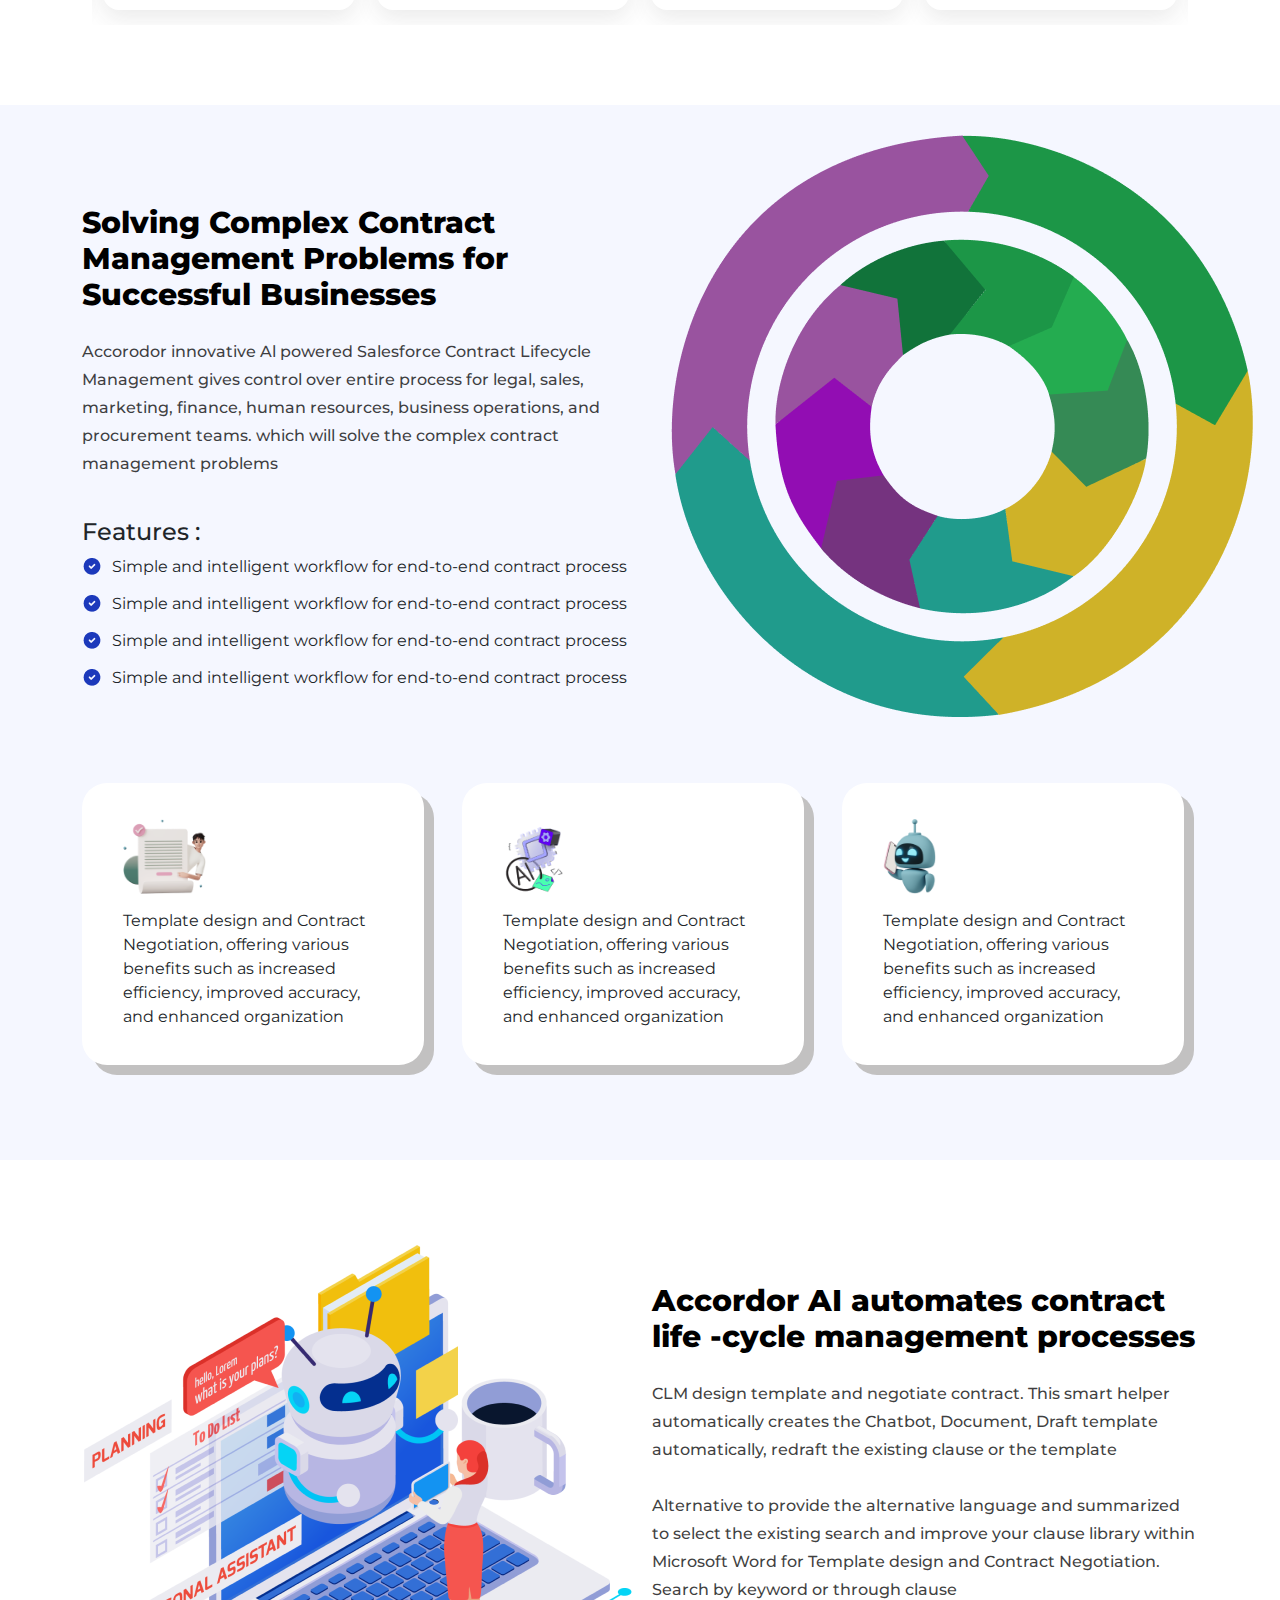
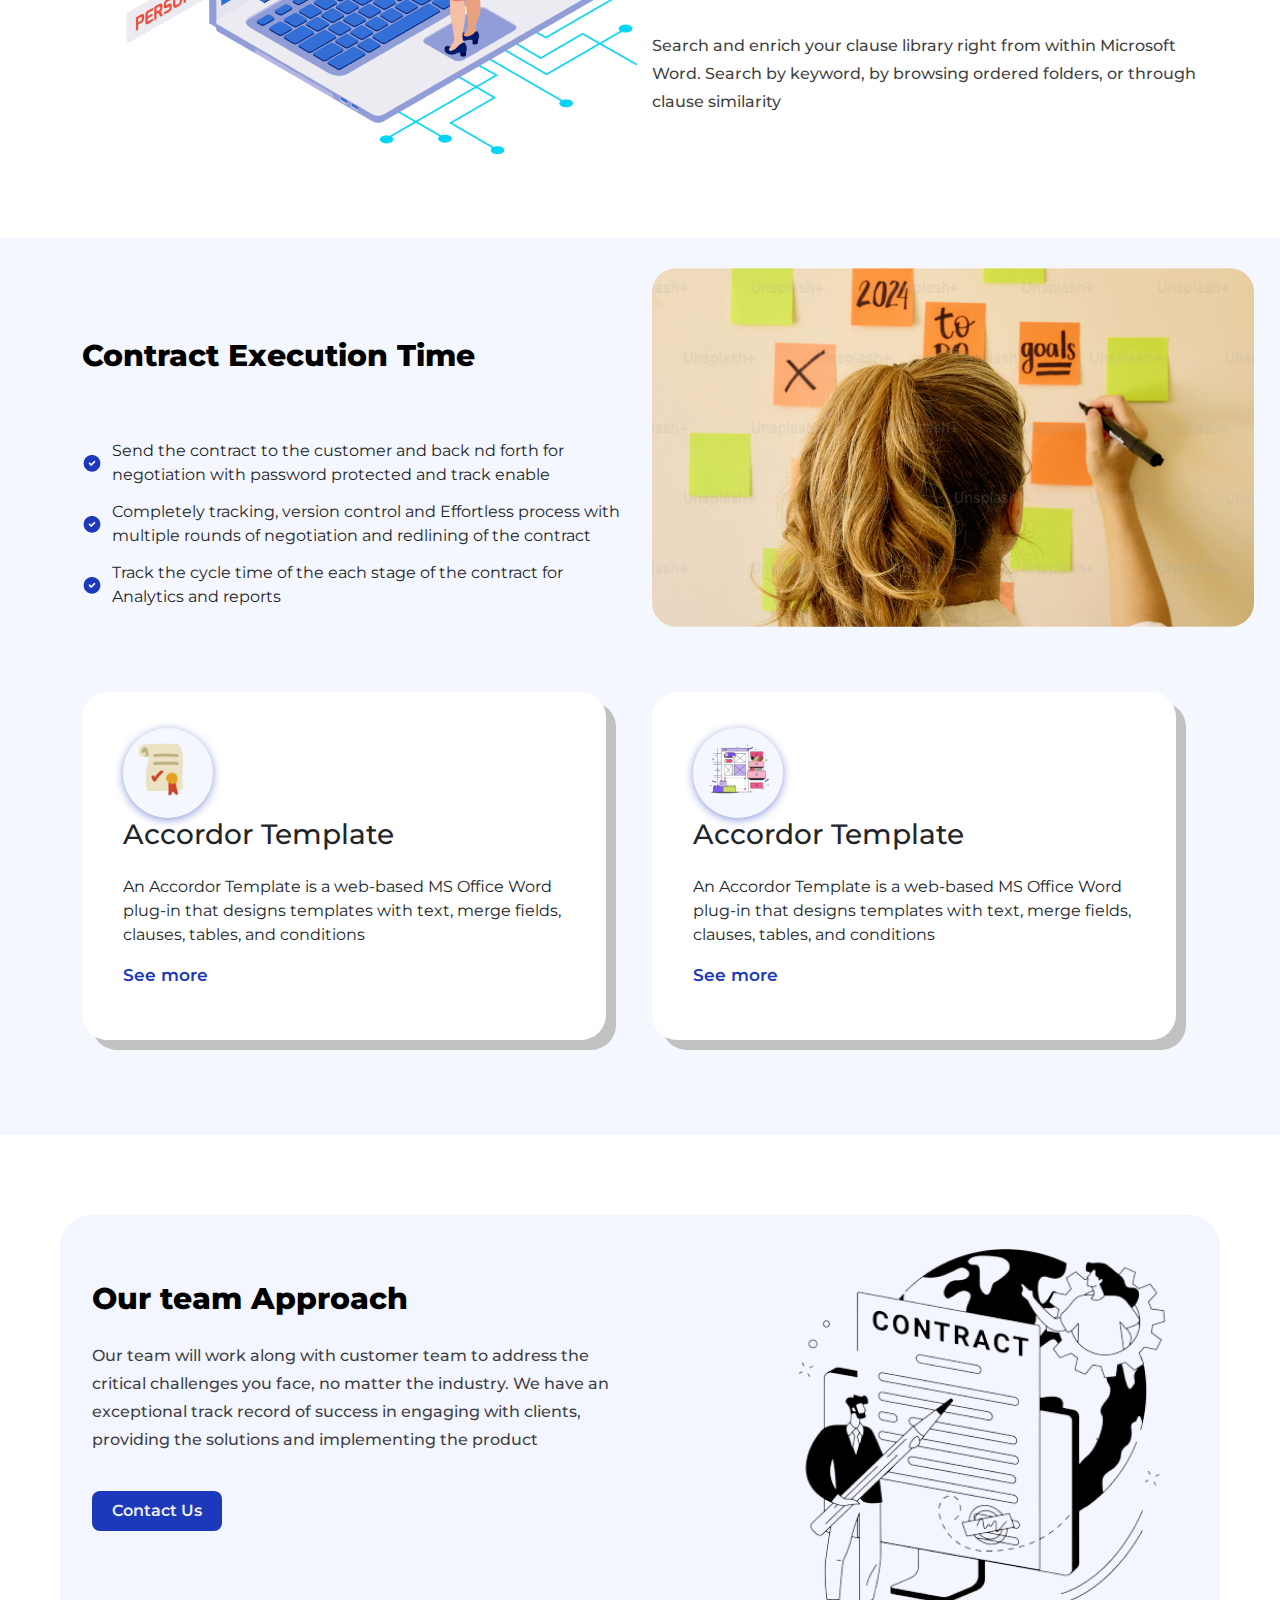
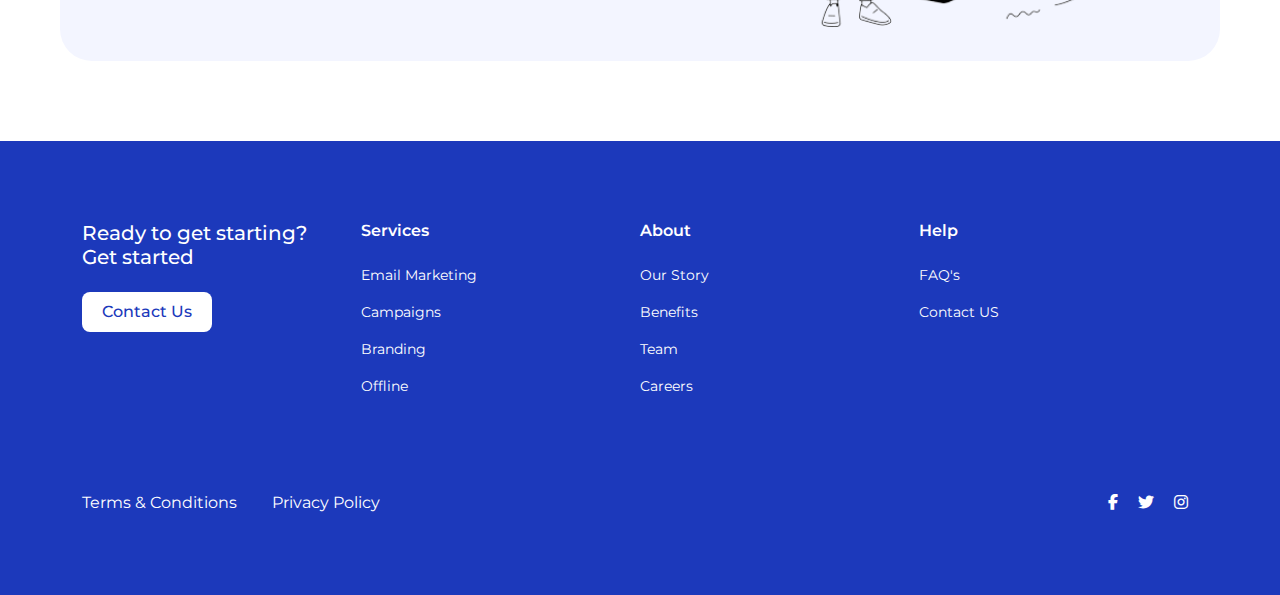
==== commit 3418b020: "second commit" ====
--- a/contract.html
+++ b/contract.html
@@ -63,7 +63,7 @@
                     </div>
                     <div class="col-xl-3 col-lg-3 col-md-3 col-6">
                         <div class="site_btns">
-                            <button class="rq_btn">Request Demo</button>
+                            <button class="rq_btn">Demo</button>
 
                             <div class="mobile_humberger">
                                 <a href="javascript:void(0)" class="mob_menu">
